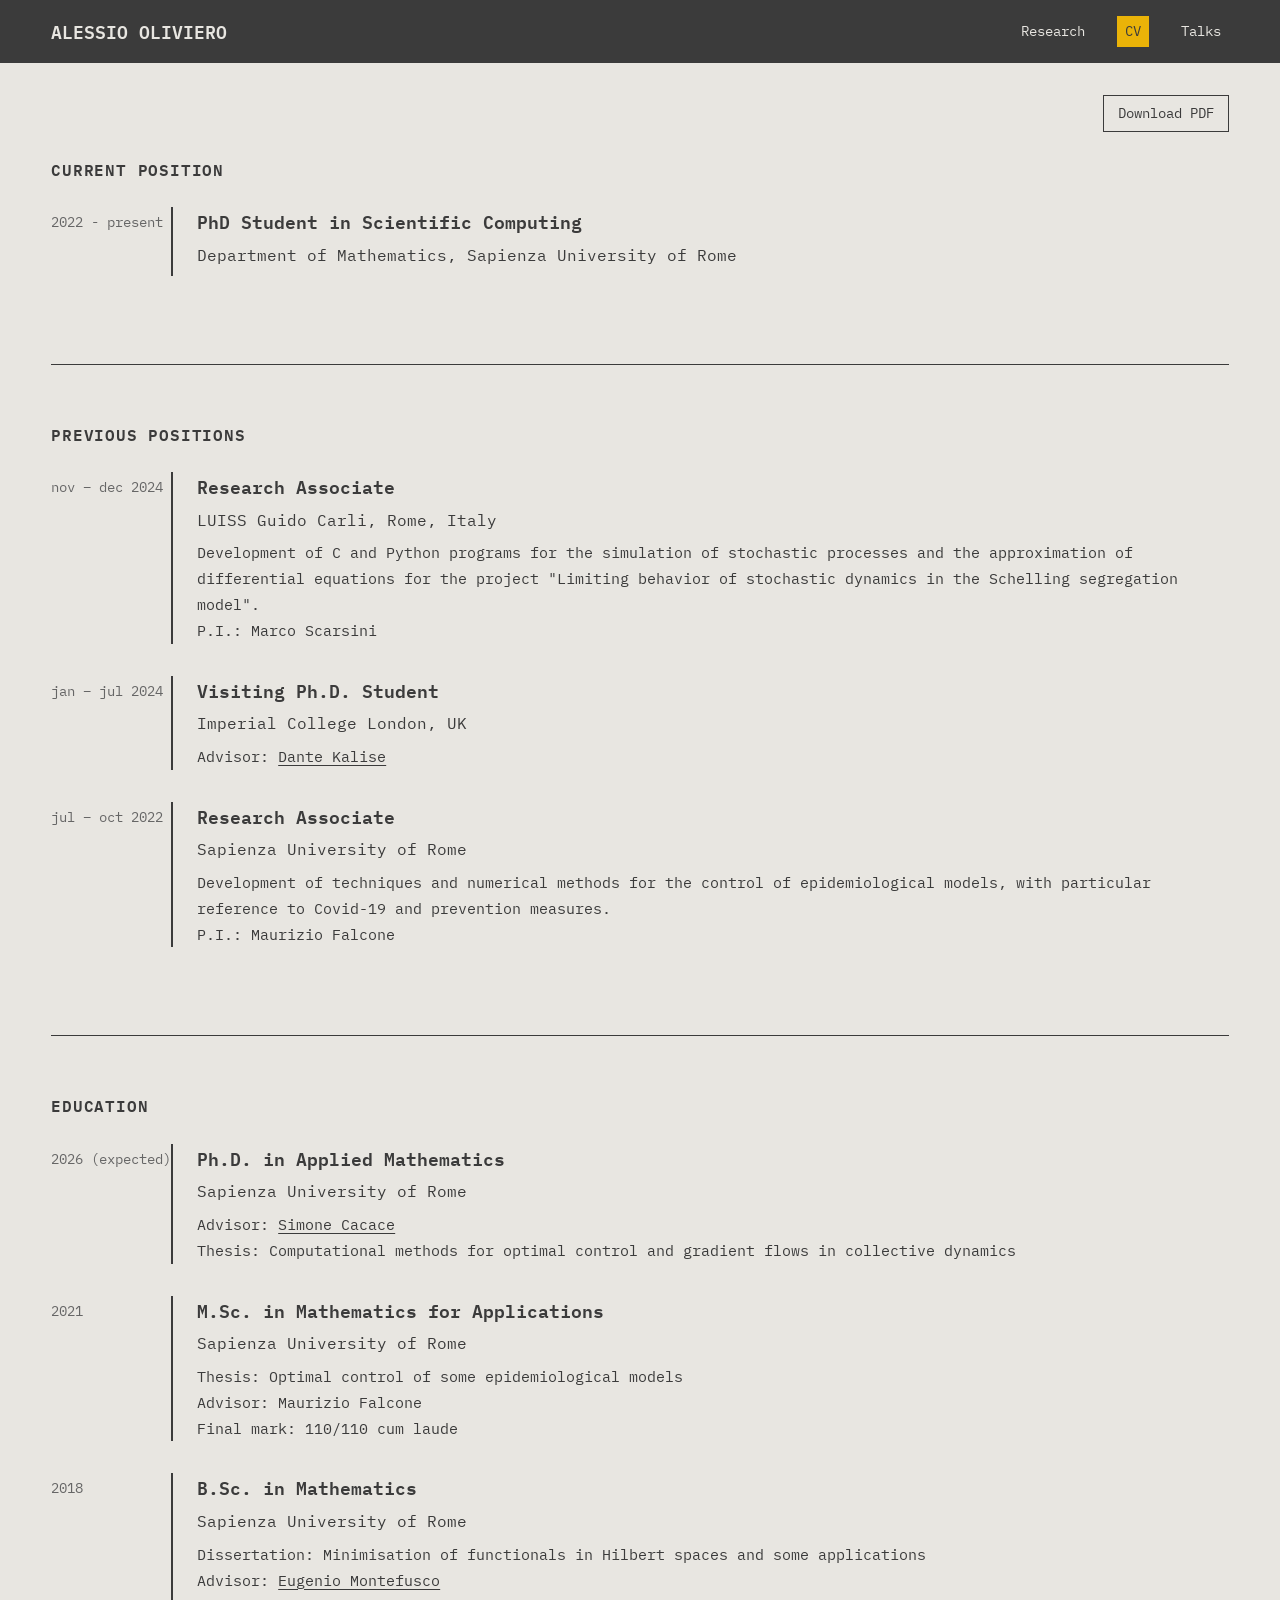
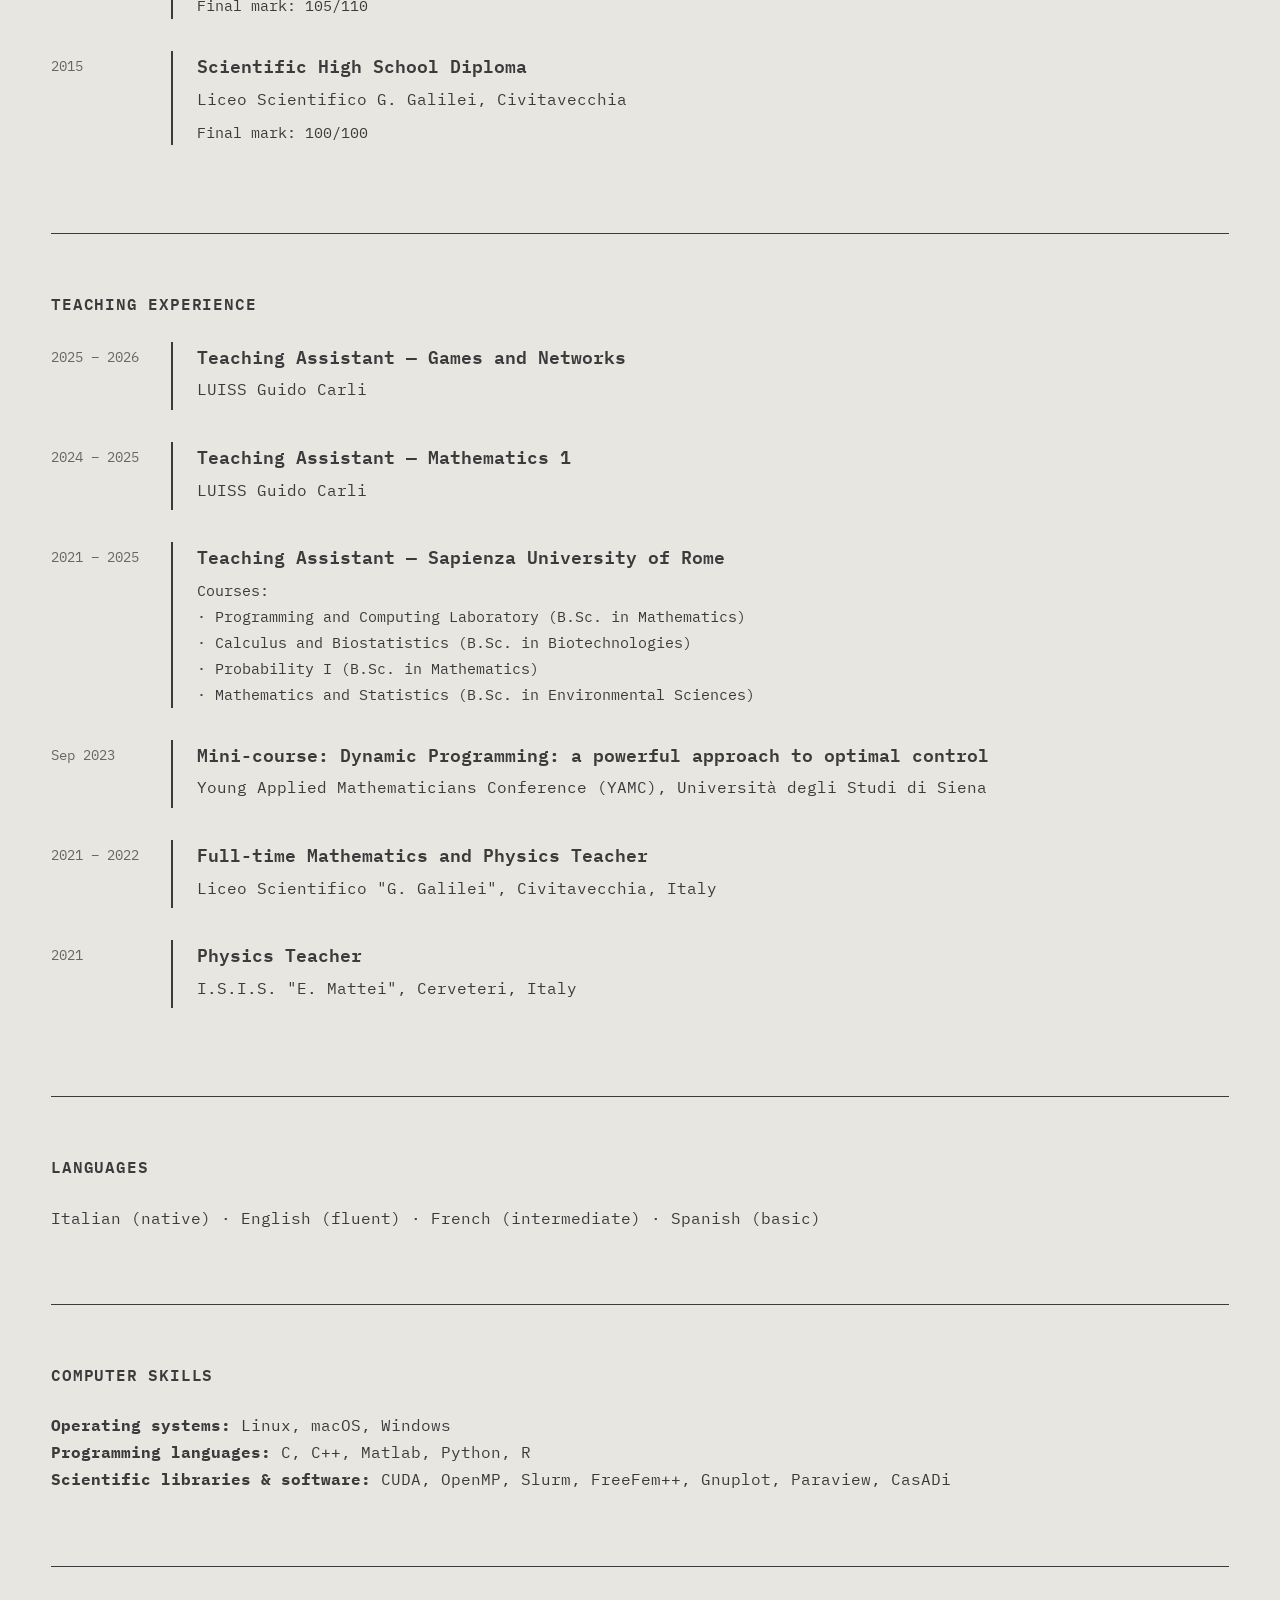
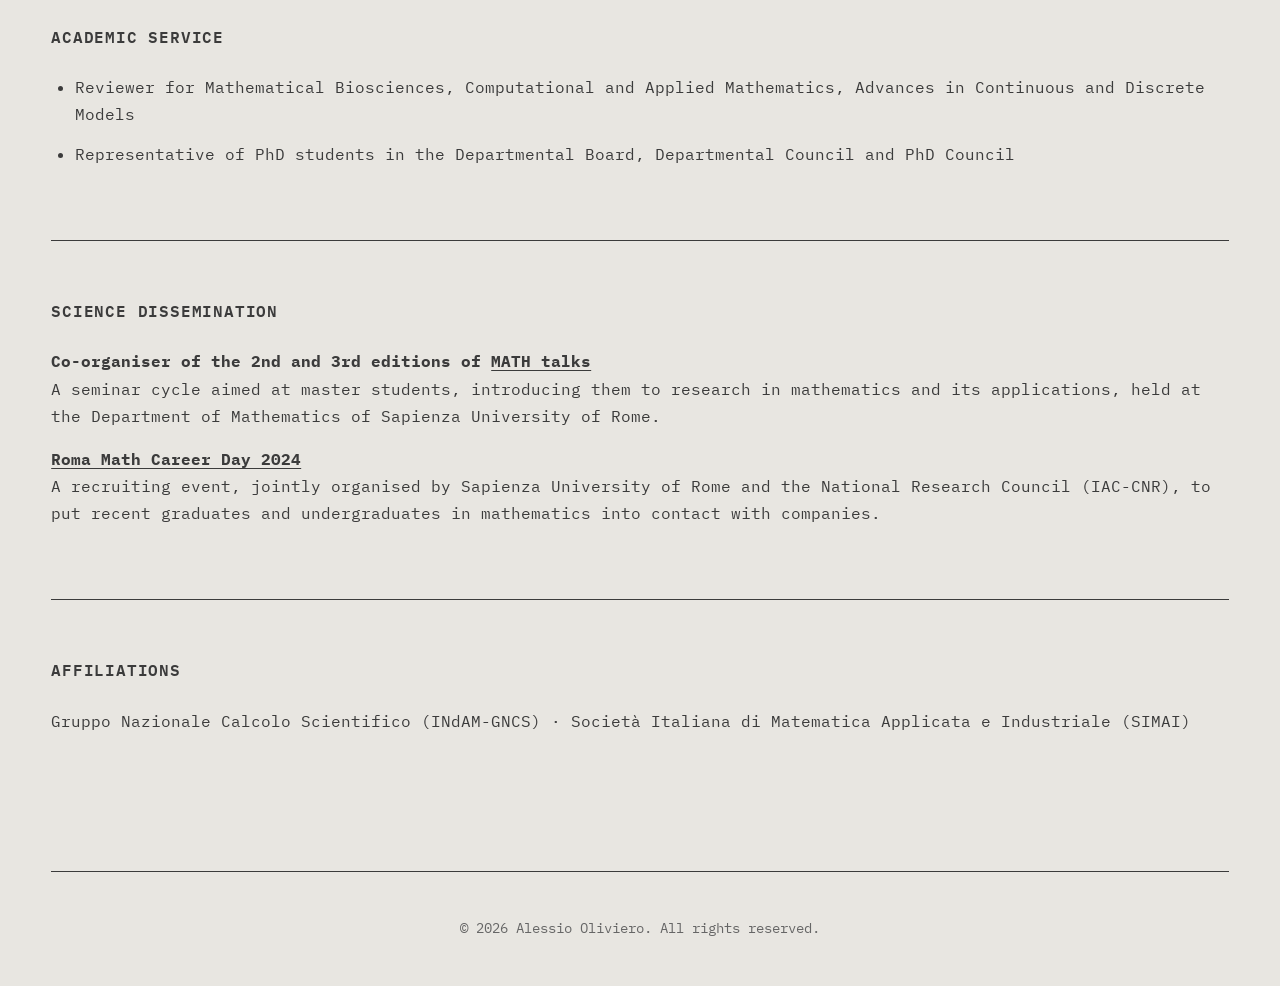
==== cv.html @ b63347f8 "Initial upload" ====
<!DOCTYPE html>
<html lang="en">
<head>
    <meta charset="UTF-8">
    <meta name="viewport" content="width=device-width, initial-scale=1.0">
    <title>Alessio Oliviero - CV</title>
    <meta name="description" content="Curriculum Vitae of Alessio Oliviero.">
    <link rel="stylesheet" href="style.css">
</head>
<body>
    <nav>
        <a href="index.html" class="site-title">Alessio Oliviero</a>
        <div class="nav-links">
            <a href="research.html">Research</a>
            <a href="cv.html" class="active">CV</a>
            <a href="talks.html">Talks</a>
        </div>
    </nav>
    <div class="container">
        <div class="top-bar">
            <a href="https://drive.google.com/file/d/13U3YbW_ttFqAuwfOAF9lla3ItWblME2H/view?usp=drive_link" class="btn-outline" target="_blank">Download PDF</a>
        </div>

        <section>
            <h2 class="section-heading">Current Position</h2>
            <div class="cv-entry">
                <div class="cv-date">2022 - present</div>
                <div class="cv-content">
                    <h3 class="cv-role">PhD Student in Scientific Computing</h3>
                    <div class="cv-institution">Department of Mathematics, Sapienza University of Rome</div>
                </div>
            </div>
        </section>
        <section>
            <h2 class="section-heading">Previous Positions</h2>
            <div class="cv-entry">
                <div class="cv-date">nov – dec 2024</div>
                <div class="cv-content">
                    <h3 class="cv-role">Research Associate</h3>
                    <div class="cv-institution">LUISS Guido Carli, Rome, Italy</div>
                    <div class="cv-description">Development of C and Python programs for the simulation of stochastic processes and the approximation of differential equations for the project "Limiting behavior of stochastic dynamics in the Schelling segregation model".<br>P.I.: Marco Scarsini</div>
                </div>
            </div>
            <div class="cv-entry">
                <div class="cv-date">jan – jul 2024</div>
                <div class="cv-content">
                    <h3 class="cv-role">Visiting Ph.D. Student</h3>
                    <div class="cv-institution">Imperial College London, UK</div>
                    <div class="cv-description">Advisor: <a href="https://www.dkalise.net/" target="_blank">Dante Kalise</a></div>
                </div>
            </div>
            <div class="cv-entry">
                <div class="cv-date">jul – oct 2022</div>
                <div class="cv-content">
                    <h3 class="cv-role">Research Associate</h3>
                    <div class="cv-institution">Sapienza University of Rome</div>
                    <div class="cv-description">Development of techniques and numerical methods for the control of epidemiological models, with particular reference to Covid-19 and prevention measures.<br>P.I.: Maurizio Falcone</div>
                </div>
            </div>
        </section>
        <section>
            <h2 class="section-heading">Education</h2>
            <div class="cv-entry">
                <div class="cv-date">2026 (expected)</div>
                <div class="cv-content">
                    <h3 class="cv-role">Ph.D. in Applied Mathematics</h3>
                    <div class="cv-institution">Sapienza University of Rome</div>
                    <div class="cv-description">Advisor: <a href="https://sites.google.com/uniroma1.it/simonecacace" target="_blank">Simone Cacace</a><br>Thesis: Computational methods for optimal control and gradient flows in collective dynamics</div>
                </div>
            </div>
            <div class="cv-entry">
                <div class="cv-date">2021</div>
                <div class="cv-content">
                    <h3 class="cv-role">M.Sc. in Mathematics for Applications</h3>
                    <div class="cv-institution">Sapienza University of Rome</div>
                    <div class="cv-description">Thesis: Optimal control of some epidemiological models<br>Advisor: Maurizio Falcone<br>Final mark: 110/110 cum laude</div>
                </div>
            </div>
            <div class="cv-entry">
                <div class="cv-date">2018</div>
                <div class="cv-content">
                    <h3 class="cv-role">B.Sc. in Mathematics</h3>
                    <div class="cv-institution">Sapienza University of Rome</div>
                    <div class="cv-description">Dissertation: Minimisation of functionals in Hilbert spaces and some applications<br>Advisor: <a href="https://corsidilaurea.uniroma1.it/it/lecturer/3cdecf0330d309e2a8ee1bf378feb15f0cd02314f2ce4bd06f1b8053" target="_blank">Eugenio Montefusco</a><br>Final mark: 105/110</div>
                </div>
            </div>
            <div class="cv-entry">
                <div class="cv-date">2015</div>
                <div class="cv-content">
                    <h3 class="cv-role">Scientific High School Diploma</h3>
                    <div class="cv-institution">Liceo Scientifico G. Galilei, Civitavecchia</div>
                    <div class="cv-description">Final mark: 100/100</div>
                </div>
            </div>
        </section>
        <section>
            <h2 class="section-heading">Teaching Experience</h2>
            <div class="cv-entry">
                <div class="cv-date">2025 – 2026</div>
                <div class="cv-content">
                    <h3 class="cv-role">Teaching Assistant — Games and Networks</h3>
                    <div class="cv-institution">LUISS Guido Carli</div>
                </div>
            </div>
            <div class="cv-entry">
                <div class="cv-date">2024 – 2025</div>
                <div class="cv-content">
                    <h3 class="cv-role">Teaching Assistant — Mathematics 1</h3>
                    <div class="cv-institution">LUISS Guido Carli</div>
                </div>
            </div>
            <div class="cv-entry">
                <div class="cv-date">2021 – 2025</div>
                <div class="cv-content">
                    <h3 class="cv-role">Teaching Assistant — Sapienza University of Rome</h3>
                    <div class="cv-description">Courses:<br>· Programming and Computing Laboratory (B.Sc. in Mathematics)<br>· Calculus and Biostatistics (B.Sc. in Biotechnologies)<br>· Probability I (B.Sc. in Mathematics)<br>· Mathematics and Statistics (B.Sc. in Environmental Sciences)</div>
                </div>
            </div>
            <div class="cv-entry">
                <div class="cv-date">Sep 2023</div>
                <div class="cv-content">
                    <h3 class="cv-role">Mini-course: Dynamic Programming: a powerful approach to optimal control</h3>
                    <div class="cv-institution">Young Applied Mathematicians Conference (YAMC), Università degli Studi di Siena</div>
                </div>
            </div>
            <div class="cv-entry">
                <div class="cv-date">2021 – 2022</div>
                <div class="cv-content">
                    <h3 class="cv-role">Full-time Mathematics and Physics Teacher</h3>
                    <div class="cv-institution">Liceo Scientifico "G. Galilei", Civitavecchia, Italy</div>
                </div>
            </div>
            <div class="cv-entry">
                <div class="cv-date">2021</div>
                <div class="cv-content">
                    <h3 class="cv-role">Physics Teacher</h3>
                    <div class="cv-institution">I.S.I.S. "E. Mattei", Cerveteri, Italy</div>
                </div>
            </div>
        </section>
        <section>
            <h2 class="section-heading">Languages</h2>
            <p>Italian (native) · English (fluent) · French (intermediate) · Spanish (basic)</p>
        </section>
        <section>
            <h2 class="section-heading">Computer Skills</h2>
            <p>
                <strong>Operating systems:</strong> Linux, macOS, Windows<br>
                <strong>Programming languages:</strong> C, C++, Matlab, Python, R<br>
                <strong>Scientific libraries &amp; software:</strong> CUDA, OpenMP, Slurm, FreeFem++, Gnuplot, Paraview, CasADi
            </p>
        </section>
        <section>
            <h2 class="section-heading">Academic Service</h2>
            <ul>
                <li>Reviewer for Mathematical Biosciences, Computational and Applied Mathematics, Advances in Continuous and Discrete Models</li>
                <li>Representative of PhD students in the Departmental Board, Departmental Council and PhD Council</li>
            </ul>
        </section>
        <section>
            <h2 class="section-heading">Science Dissemination</h2>
            <p>
                <strong>Co-organiser of the 2nd and 3rd editions of <a href="https://sites.google.com/uniroma1.it/math" target="_blank">MATH talks</a></strong><br>
                A seminar cycle aimed at master students, introducing them to research in mathematics and its applications, held at the Department of Mathematics of Sapienza University of Rome.
            </p>
            <p>
                <strong><a href="https://www.cnr.it/it/evento/19324/roma-math-career-day-2024" target="_blank">Roma Math Career Day 2024</a></strong><br>
                A recruiting event, jointly organised by Sapienza University of Rome and the National Research Council (IAC-CNR), to put recent graduates and undergraduates in mathematics into contact with companies.
            </p>
        </section>
        <section>
            <h2 class="section-heading">Affiliations</h2>
            <p>Gruppo Nazionale Calcolo Scientifico (INdAM-GNCS) · Società Italiana di Matematica Applicata e Industriale (SIMAI)</p>
        </section>
        <footer>
            <p>&copy; 2026 Alessio Oliviero. All rights reserved.</p>
        </footer>
    </div>
</body>
</html>
---- style.css ----
@import url('https://fonts.googleapis.com/css2?family=IBM+Plex+Mono:ital,wght@0,300;0,400;0,500;0,600;0,700;1,400&display=swap');

:root {
  --bg: #e8e6e1;
  --text: #3b3b3b;
  --accent: #eab308;
  --border: #3b3b3b;
  --muted: #666666;
}

* {
  border-radius: 0 !important;
  box-shadow: none !important;
  box-sizing: border-box;
}

body {
  font-family: 'IBM Plex Mono', monospace;
  font-weight: 400;
  background-color: var(--bg);
  color: var(--text);
  margin: 0;
  padding: 0;
  line-height: 1.7;
}

/* Full-width container */
.container {
  width: 100%;
  padding: 2rem 4vw;
}

@media (max-width: 768px) {
  .container {
    padding: 1.5rem 20px;
  }
}

/* Nav Bar — full width */
nav {
  display: flex;
  justify-content: space-between;
  align-items: center;
  background-color: var(--text);
  color: var(--bg);
  padding: 1rem 4vw;
}

@media (max-width: 768px) {
  nav {
    flex-direction: column;
    gap: 1rem;
    padding: 1rem 20px 1.5rem;
  }
}

.site-title {
  font-weight: 600;
  font-size: 1.1rem;
  text-transform: uppercase;
  color: var(--bg);
  text-decoration: none;
}

.site-title:hover {
  color: var(--accent);
}

.nav-links {
  display: flex;
  gap: 1.5rem;
  font-family: 'IBM Plex Mono', monospace;
  font-size: 0.85rem;
  color: var(--bg);
}

.nav-links a {
  text-decoration: none;
  color: var(--bg);
  padding: 4px 8px;
  transition: none;
}

.nav-links a.active {
  background-color: var(--accent);
  color: var(--text);
}

.nav-links a:hover {
  color: var(--accent);
}

.nav-links a.active:hover {
  color: var(--muted);
}

/* Headings */
h1, h2, h3, h4, h5, h6 {
  font-weight: 600;
  color: var(--text);
}

h1.page-title {
  font-weight: 700;
  font-size: 2rem;
  margin-bottom: 0.5rem;
  margin-top: 0;
}

.subtitle {
  font-family: 'IBM Plex Mono', monospace;
  font-weight: 500;
  font-size: 0.9rem;
  background-color: var(--accent);
  color: var(--text);
  display: inline-block;
  padding: 4px 10px;
  margin-top: 0;
  margin-bottom: 2rem;
}

/* Sections with full-width separators */
section {
  margin-bottom: 3.5rem;
  padding-bottom: 3.5rem;
  border-bottom: 1px solid var(--border);
}

section:last-of-type {
  border-bottom: none;
}

body.home section {
  border-bottom: none;
  padding-bottom: 0;
  margin-bottom: 2.5rem;
}

h2.section-heading {
  font-weight: 600;
  font-size: 1rem;
  text-transform: uppercase;
  letter-spacing: 0.05em;
  color: var(--text);
  margin-bottom: 1.5rem;
}

h3.subsection-heading {
  font-size: 1rem;
  font-weight: 600;
  color: var(--text);
  margin-top: 2rem;
  margin-bottom: 1rem;
}

/* Links */
a {
  color: var(--text);
  text-decoration: underline;
  text-decoration-thickness: 1px;
  text-decoration-color: var(--border);
  text-underline-offset: 3px;
}

a:hover {
  color: var(--accent);
}

nav a:hover, .btn-outline:hover, .badge:hover {
  text-decoration: none;
}

ul {
  padding-left: 1.5rem;
  margin-top: 0.5rem;
}

li {
  margin-bottom: 0.8rem;
}

/* Social links */
.social-links {
  display: flex;
  flex-wrap: wrap;
  gap: 1.5rem;
  margin-top: 2rem;
}

.social-links a {
  color: var(--text);
  display: flex;
  align-items: center;
  justify-content: center;
  gap: 0.5rem;
  transition: none;
  text-decoration: none;
  padding: 6px 0;
  font-family: 'IBM Plex Mono', monospace;
  font-size: 0.95rem;
}

.social-links a:hover {
  color: var(--accent);
}

/* Footer */
footer {
  text-align: center;
  font-size: 0.85rem;
  color: var(--muted);
  font-family: 'IBM Plex Mono', monospace;
  margin-top: 4rem;
  padding-top: 2rem;
  border-top: 1px solid var(--border);
}

/* Publications */
.publication-item {
  margin-bottom: 1.5rem;
  padding-left: 0.5rem;
  border-left: 2px solid transparent;
}

.publication-item:hover {
  border-left: 2px solid var(--accent);
}

.note {
  color: var(--muted);
  font-size: 0.9rem;
}

/* Top bar (Download PDF) */
.top-bar {
  display: flex;
  justify-content: flex-end;
  margin-bottom: 1.5rem;
}

.btn-outline {
  background-color: transparent;
  color: var(--text);
  border: 1px solid var(--border);
  font-family: 'IBM Plex Mono', monospace;
  padding: 6px 14px;
  font-size: 0.85rem;
  text-decoration: none;
  display: inline-block;
  transition: none;
}

.btn-outline:hover {
  background-color: var(--accent);
  color: var(--text);
  border: 1px solid var(--border);
  text-decoration: none;
}

/* CV timeline entries */
.cv-entry {
  display: flex;
  margin-bottom: 2rem;
}

.cv-date {
  width: 120px;
  flex-shrink: 0;
  font-size: 0.85rem;
  color: var(--muted);
  padding-top: 0.25rem;
  font-family: 'IBM Plex Mono', monospace;
}

.cv-content {
  flex: 1;
  min-width: 0;
  border-left: 2px solid var(--border);
  padding-left: 1.5rem;
  transition: border-color 0s;
}

.cv-entry:hover .cv-content {
  border-left-color: var(--accent);
}

.cv-role {
  font-style: normal;
  font-weight: 600;
  font-size: 1.1rem;
  margin: 0 0 0.3rem 0;
  color: var(--text);
}

.cv-institution {
  font-weight: 400;
  margin-bottom: 0.4rem;
}

.cv-description {
  margin-top: 0.4rem;
  font-size: 0.95rem;
}

/* Badges */
.badge {
  background-color: transparent;
  color: var(--text);
  border: 1px solid var(--border);
  font-family: 'IBM Plex Mono', monospace;
  text-transform: none;
  padding: 2px 8px;
  text-decoration: none;
  font-size: 0.7rem;
  display: inline-block;
  margin-left: 0.5rem;
  vertical-align: middle;
  text-indent: 0;
  line-height: 1.4;
}

.badge:hover {
  background-color: var(--accent);
  color: var(--text);
  text-decoration: none;
}

/* Profile photo */
#profile-photo {
  width: 150px;
  height: 150px;
  object-fit: cover;
  filter: grayscale(100%);
  border: 1px solid var(--border);
}

/* Header with profile photo */
.header-container {
  display: flex;
  gap: 2.5rem;
  align-items: center;
  margin-bottom: 3.5rem;
}

@media (max-width: 768px) {
  .header-container {
    flex-direction: column;
    text-align: center;
  }
}

/* Responsive tables */
table {
  width: 100%;
  border-collapse: collapse;
}

@media (max-width: 768px) {
  .table-wrapper {
    overflow-x: auto;
    -webkit-overflow-scrolling: touch;
  }
}
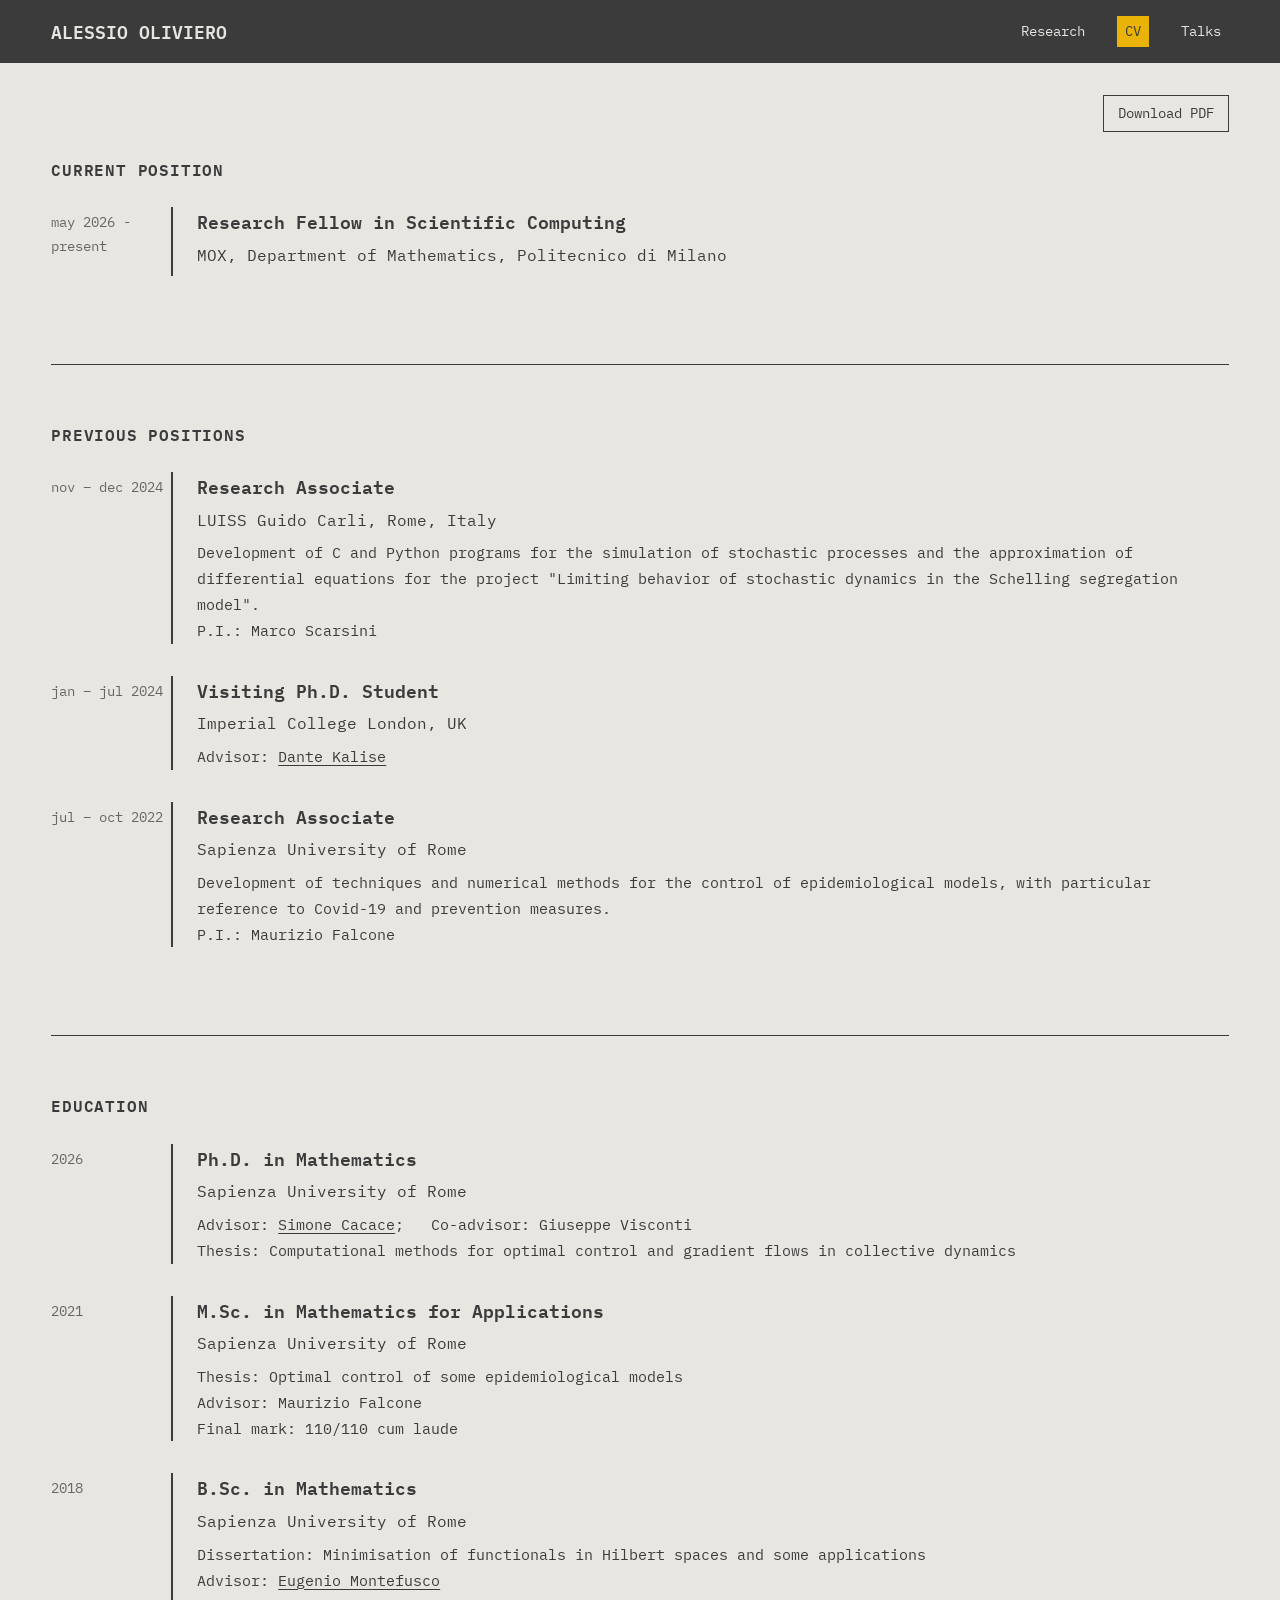
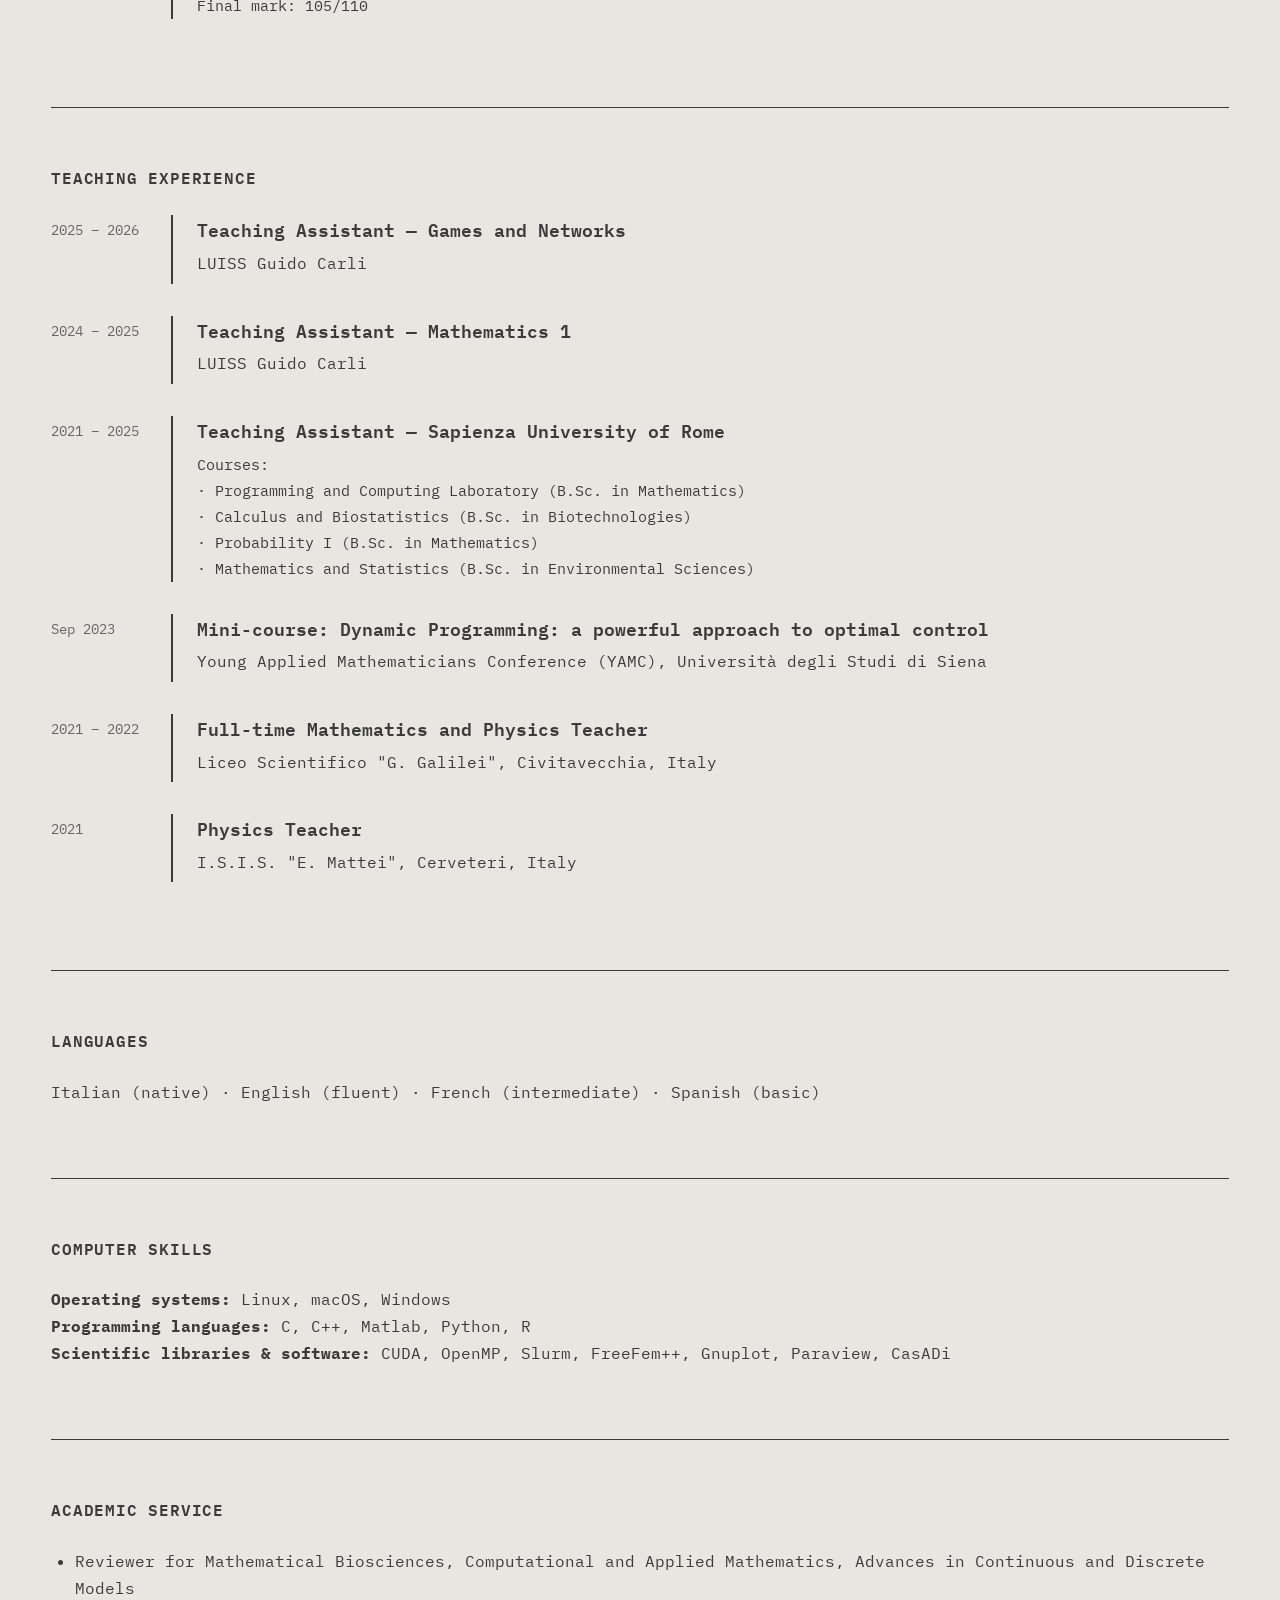
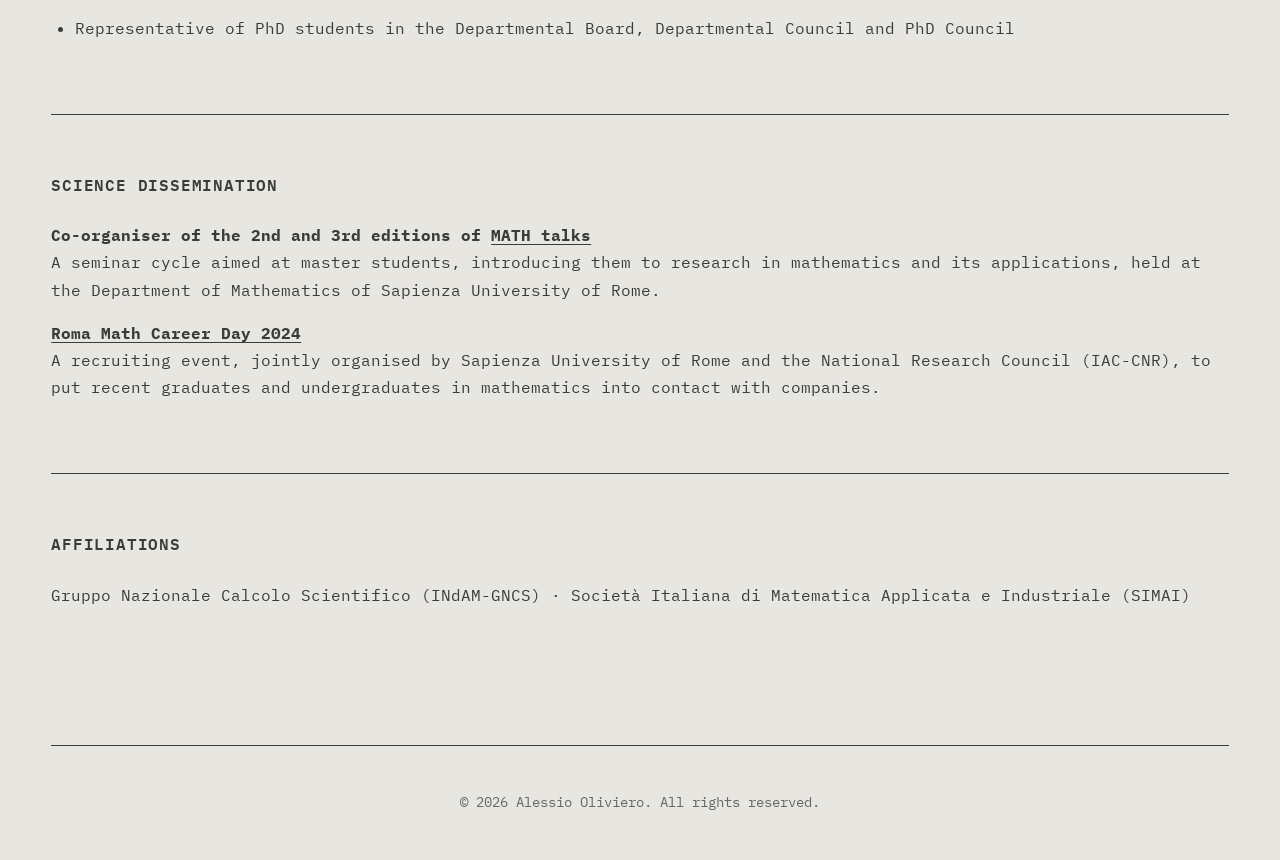
==== commit e1751ad9: "Update CV details including position and education" ====
--- a/cv.html
+++ b/cv.html
@@ -24,10 +24,10 @@
         <section>
             <h2 class="section-heading">Current Position</h2>
             <div class="cv-entry">
-                <div class="cv-date">2022 - present</div>
+                <div class="cv-date">may 2026 - present</div>
                 <div class="cv-content">
-                    <h3 class="cv-role">PhD Student in Scientific Computing</h3>
-                    <div class="cv-institution">Department of Mathematics, Sapienza University of Rome</div>
+                    <h3 class="cv-role">Research Fellow in Scientific Computing</h3>
+                    <div class="cv-institution">MOX, Department of Mathematics, Politecnico di Milano</div>
                 </div>
             </div>
         </section>
@@ -61,11 +61,11 @@
         <section>
             <h2 class="section-heading">Education</h2>
             <div class="cv-entry">
-                <div class="cv-date">2026 (expected)</div>
+                <div class="cv-date">2026</div>
                 <div class="cv-content">
-                    <h3 class="cv-role">Ph.D. in Applied Mathematics</h3>
+                    <h3 class="cv-role">Ph.D. in Mathematics</h3>
                     <div class="cv-institution">Sapienza University of Rome</div>
-                    <div class="cv-description">Advisor: <a href="https://sites.google.com/uniroma1.it/simonecacace" target="_blank">Simone Cacace</a><br>Thesis: Computational methods for optimal control and gradient flows in collective dynamics</div>
+                    <div class="cv-description">Advisor: <a href="https://sites.google.com/uniroma1.it/simonecacace" target="_blank">Simone Cacace</a>; &nbsp; Co-advisor: Giuseppe Visconti <br>Thesis: Computational methods for optimal control and gradient flows in collective dynamics</div>
                 </div>
             </div>
             <div class="cv-entry">
@@ -84,14 +84,7 @@
                     <div class="cv-description">Dissertation: Minimisation of functionals in Hilbert spaces and some applications<br>Advisor: <a href="https://corsidilaurea.uniroma1.it/it/lecturer/3cdecf0330d309e2a8ee1bf378feb15f0cd02314f2ce4bd06f1b8053" target="_blank">Eugenio Montefusco</a><br>Final mark: 105/110</div>
                 </div>
             </div>
-            <div class="cv-entry">
-                <div class="cv-date">2015</div>
-                <div class="cv-content">
-                    <h3 class="cv-role">Scientific High School Diploma</h3>
-                    <div class="cv-institution">Liceo Scientifico G. Galilei, Civitavecchia</div>
-                    <div class="cv-description">Final mark: 100/100</div>
-                </div>
-            </div>
+            
         </section>
         <section>
             <h2 class="section-heading">Teaching Experience</h2>
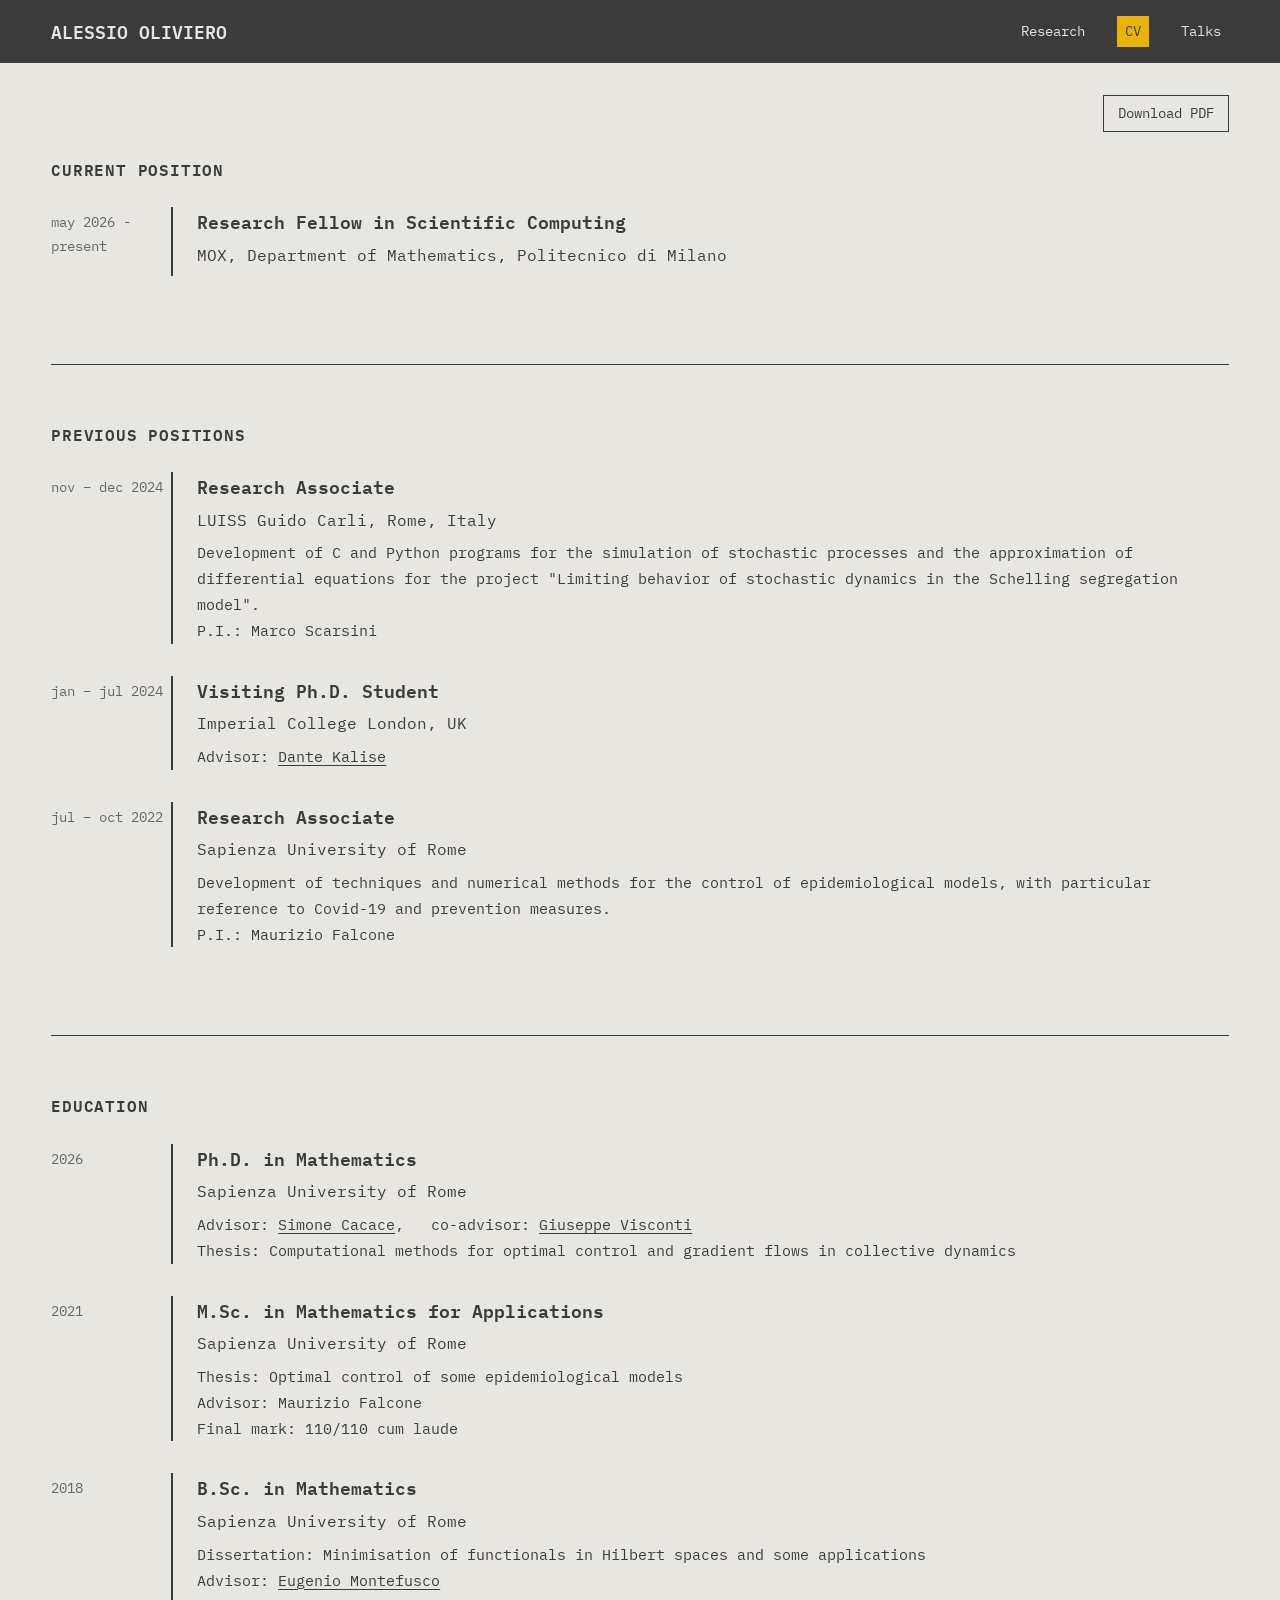
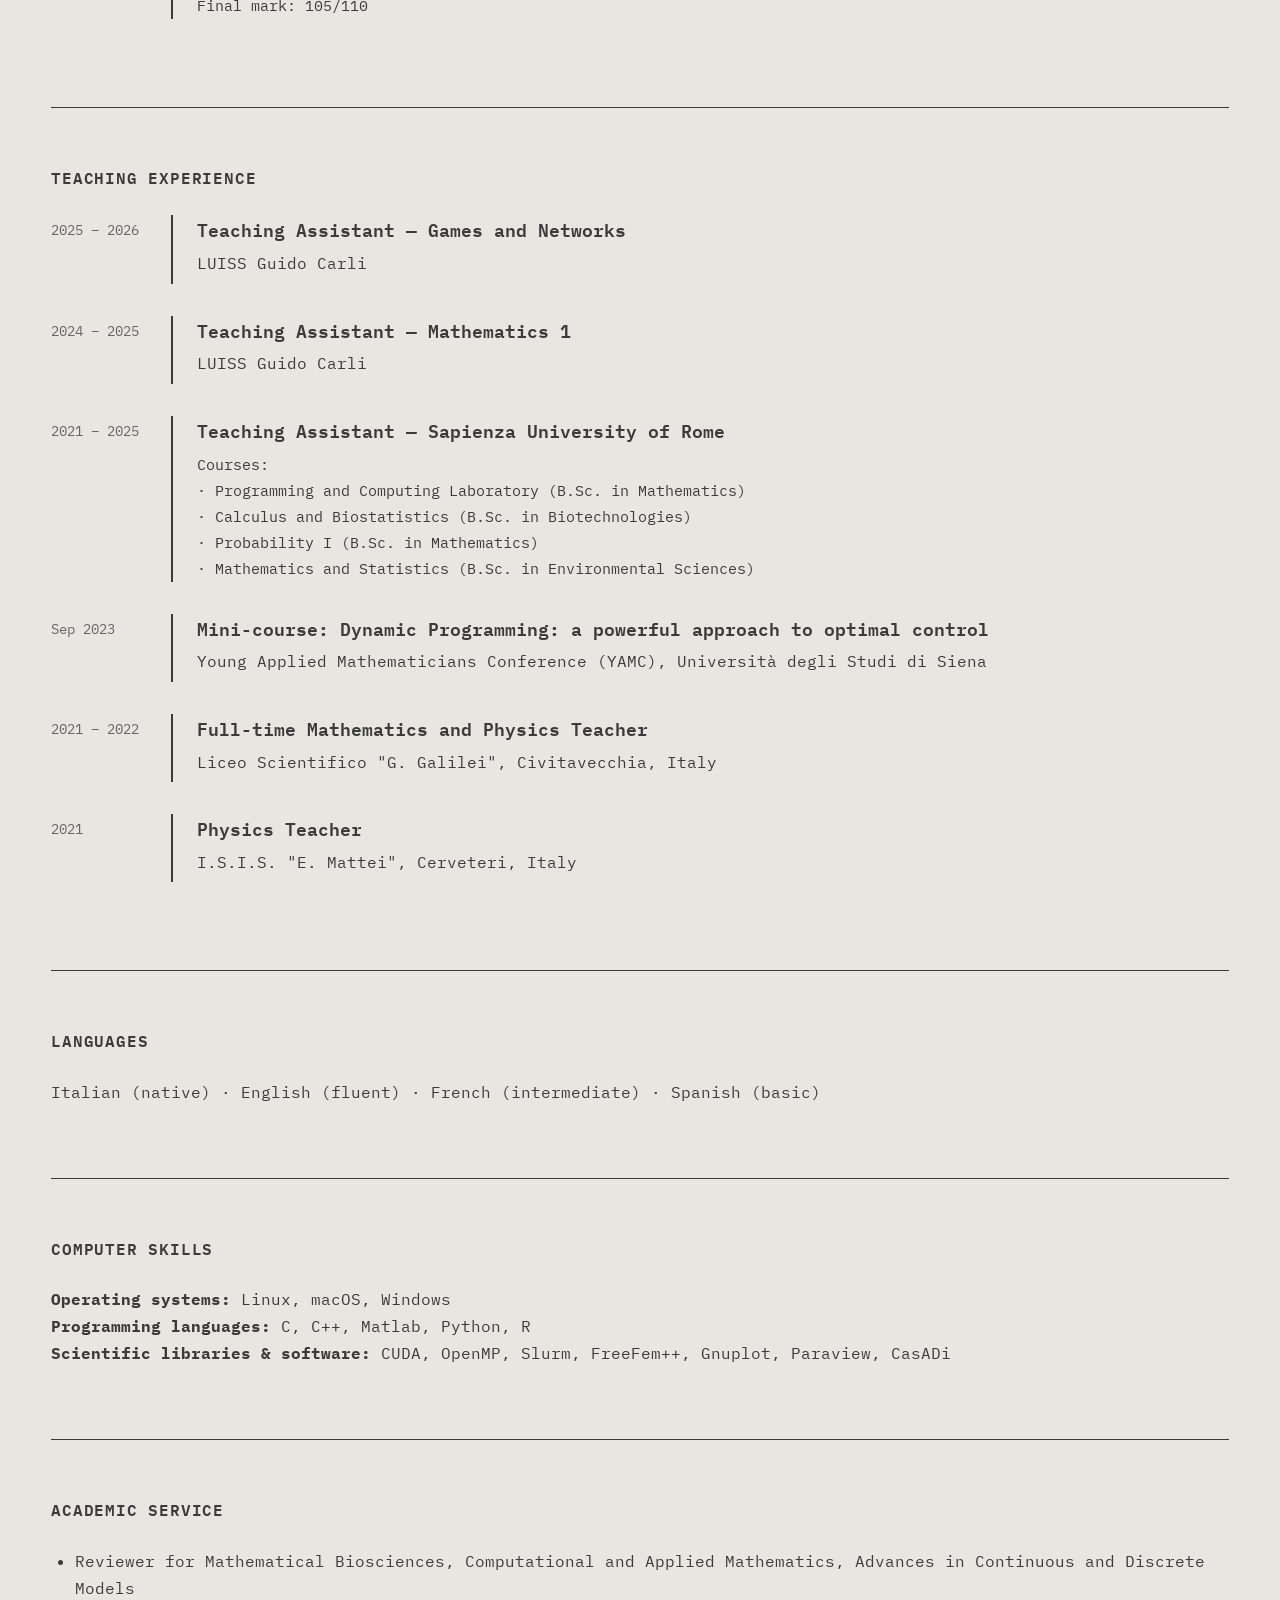
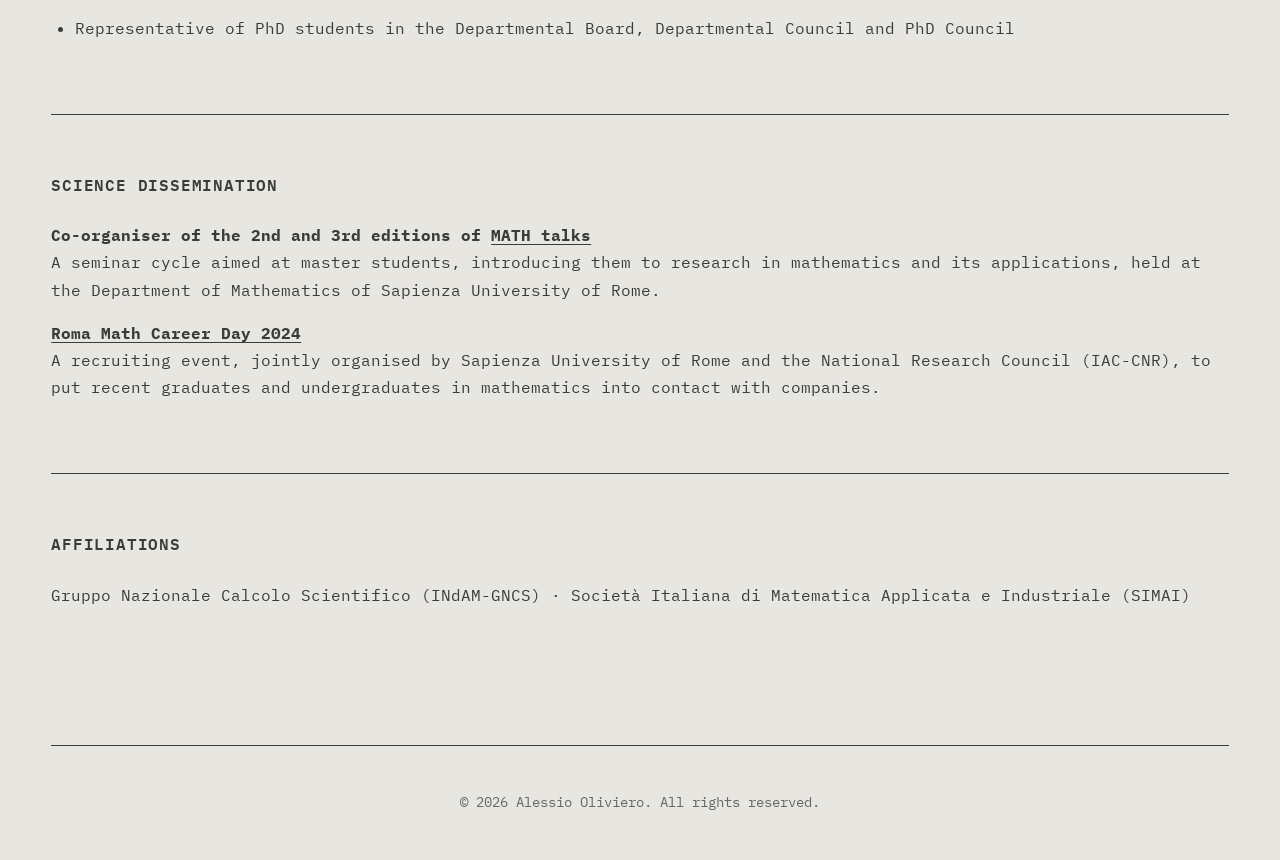
==== commit 508010dd: "Update CV description with co-advisor link" ====
--- a/cv.html
+++ b/cv.html
@@ -65,7 +65,7 @@
                 <div class="cv-content">
                     <h3 class="cv-role">Ph.D. in Mathematics</h3>
                     <div class="cv-institution">Sapienza University of Rome</div>
-                    <div class="cv-description">Advisor: <a href="https://sites.google.com/uniroma1.it/simonecacace" target="_blank">Simone Cacace</a>; &nbsp; Co-advisor: Giuseppe Visconti <br>Thesis: Computational methods for optimal control and gradient flows in collective dynamics</div>
+                    <div class="cv-description">Advisor: <a href="https://sites.google.com/uniroma1.it/simonecacace" target="_blank">Simone Cacace</a>, &nbsp; co-advisor: <a href="https://giuseppevisconti.site.uniroma1.it/" target="_blank">Giuseppe Visconti</a> <br>Thesis: Computational methods for optimal control and gradient flows in collective dynamics</div>
                 </div>
             </div>
             <div class="cv-entry">
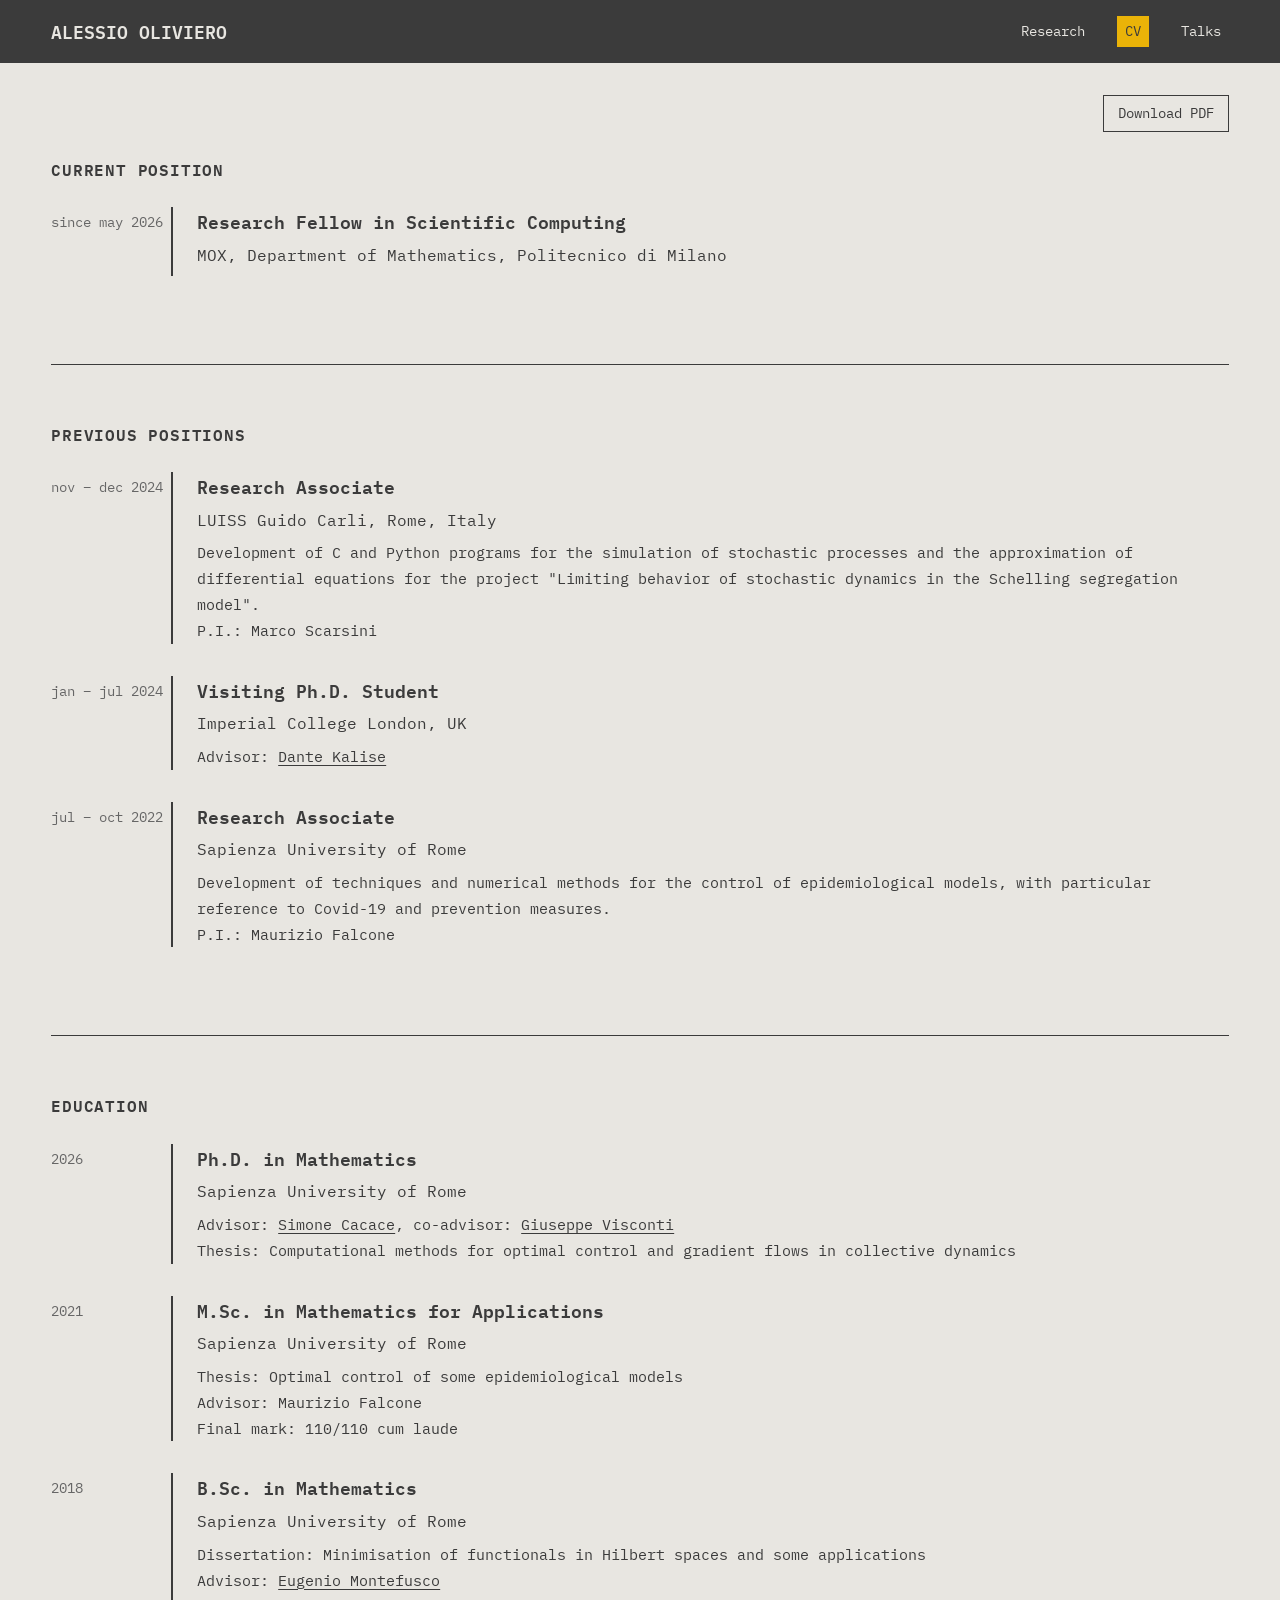
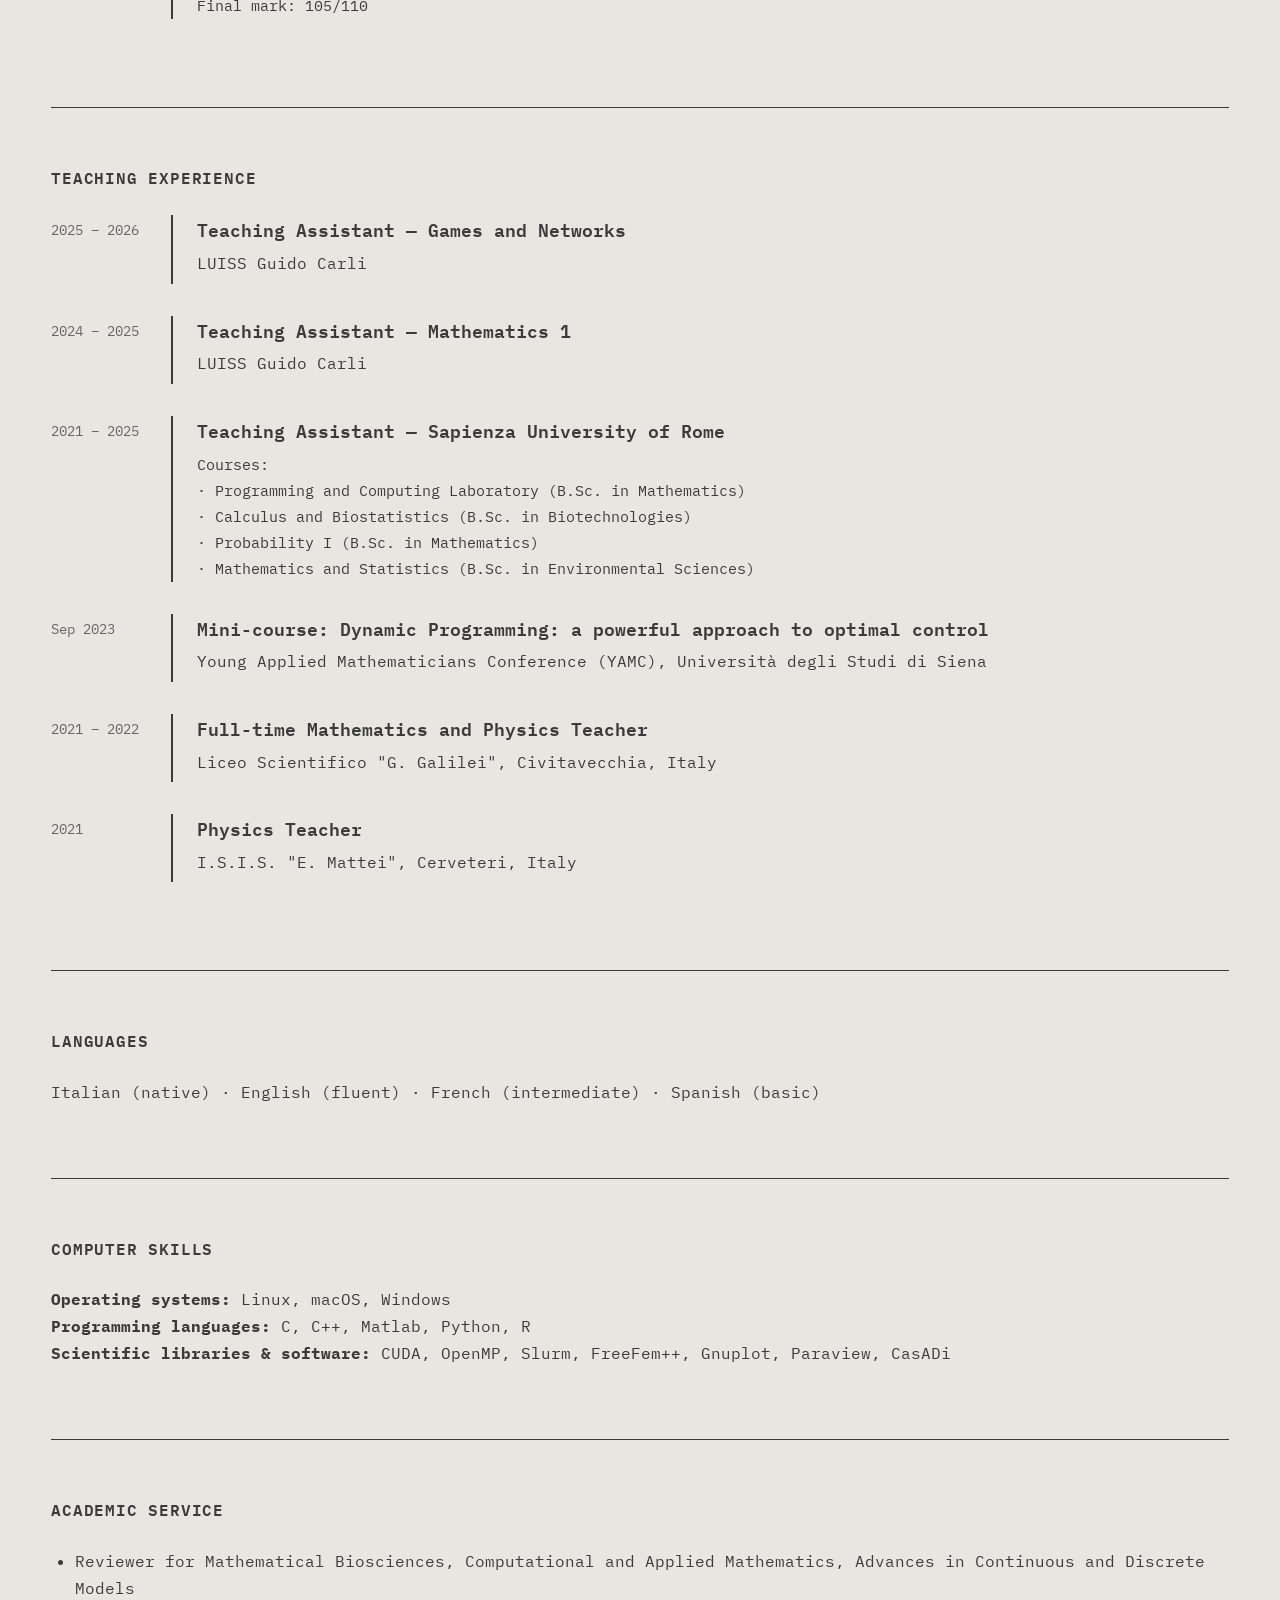
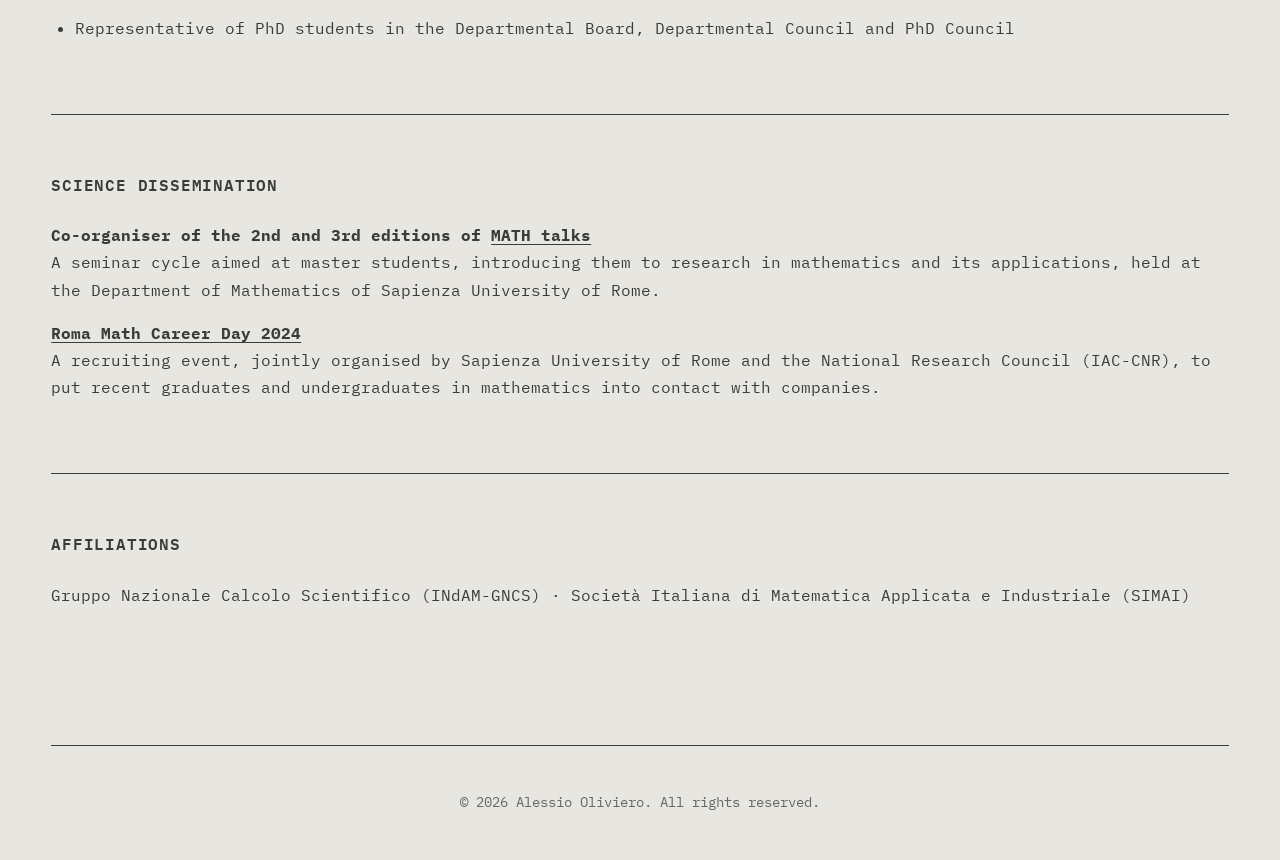
==== commit e4f56ab8: "Update date format and advisor description in cv.html" ====
--- a/cv.html
+++ b/cv.html
@@ -24,7 +24,7 @@
         <section>
             <h2 class="section-heading">Current Position</h2>
             <div class="cv-entry">
-                <div class="cv-date">may 2026 - present</div>
+                <div class="cv-date">since may 2026</div>
                 <div class="cv-content">
                     <h3 class="cv-role">Research Fellow in Scientific Computing</h3>
                     <div class="cv-institution">MOX, Department of Mathematics, Politecnico di Milano</div>
@@ -65,7 +65,7 @@
                 <div class="cv-content">
                     <h3 class="cv-role">Ph.D. in Mathematics</h3>
                     <div class="cv-institution">Sapienza University of Rome</div>
-                    <div class="cv-description">Advisor: <a href="https://sites.google.com/uniroma1.it/simonecacace" target="_blank">Simone Cacace</a>, &nbsp; co-advisor: <a href="https://giuseppevisconti.site.uniroma1.it/" target="_blank">Giuseppe Visconti</a> <br>Thesis: Computational methods for optimal control and gradient flows in collective dynamics</div>
+                    <div class="cv-description">Advisor: <a href="https://sites.google.com/uniroma1.it/simonecacace" target="_blank">Simone Cacace</a>, co-advisor: <a href="https://giuseppevisconti.site.uniroma1.it/" target="_blank">Giuseppe Visconti</a> <br>Thesis: Computational methods for optimal control and gradient flows in collective dynamics</div>
                 </div>
             </div>
             <div class="cv-entry">
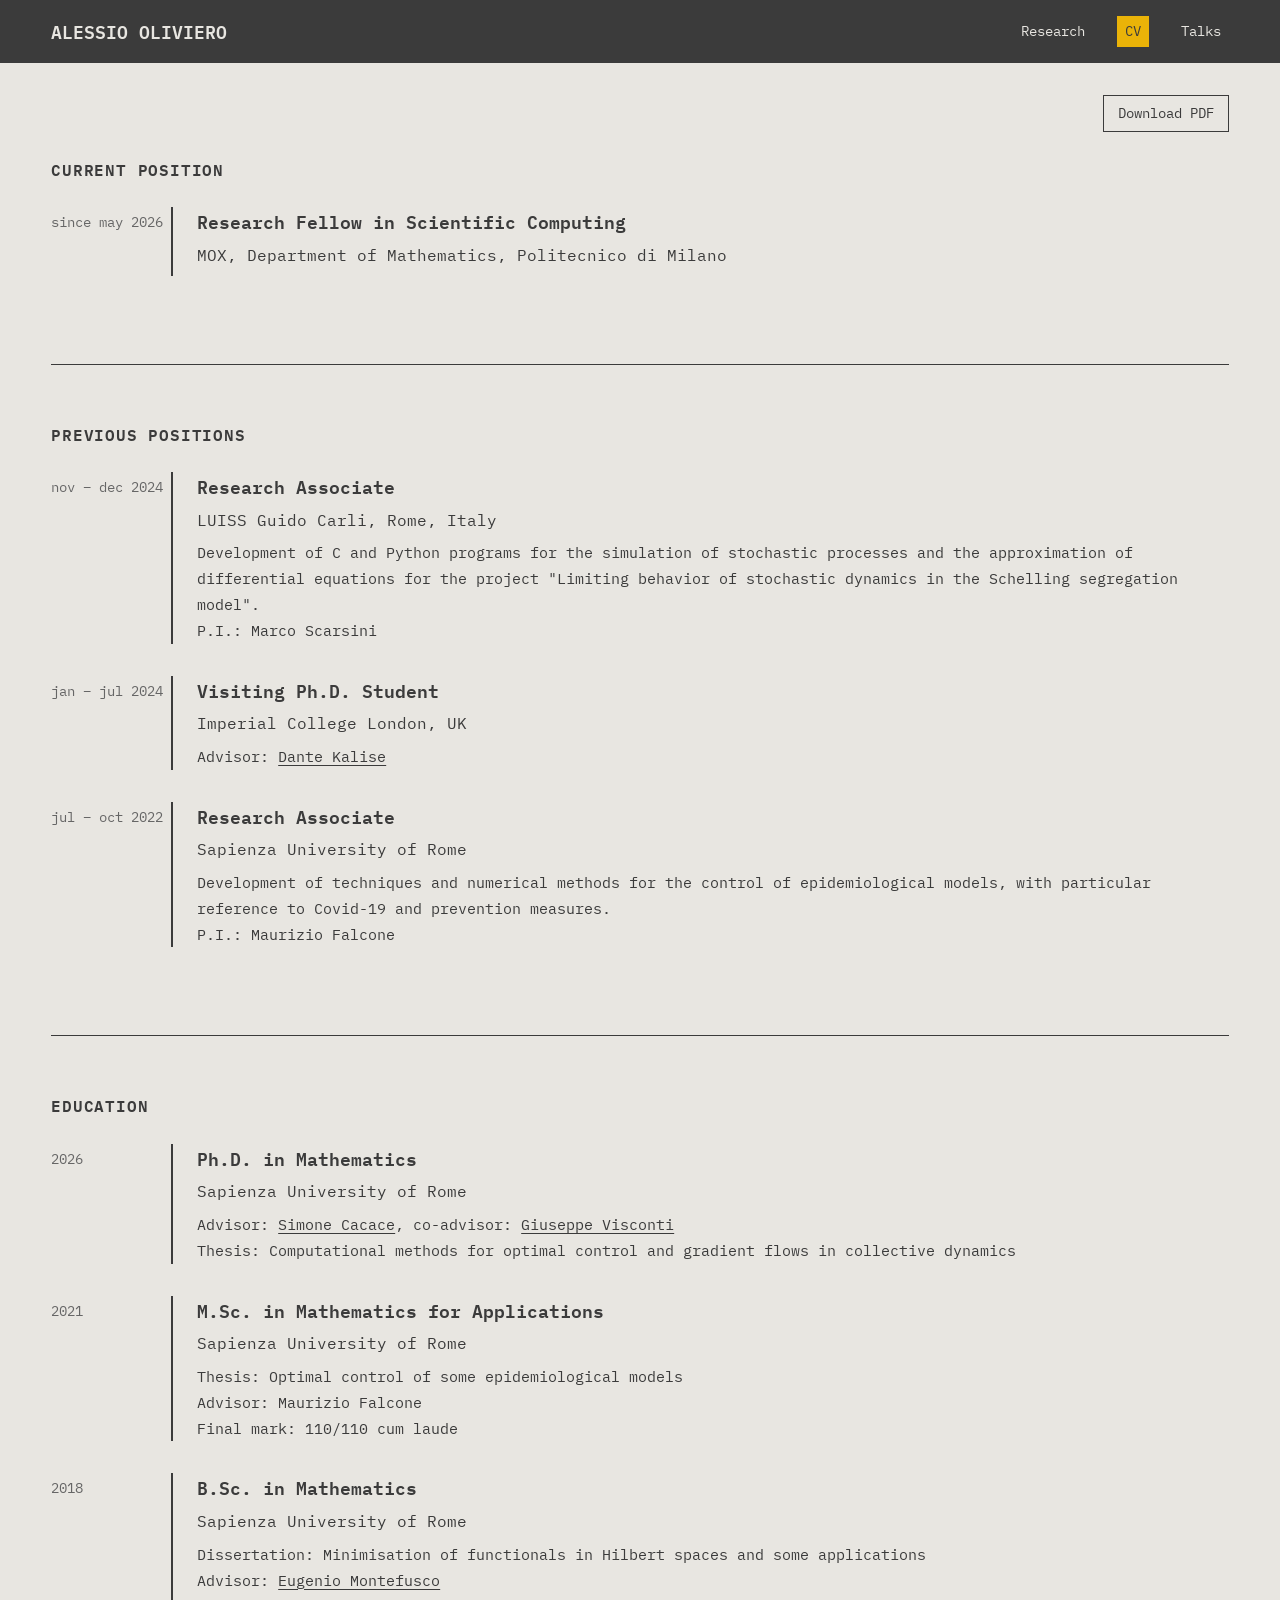
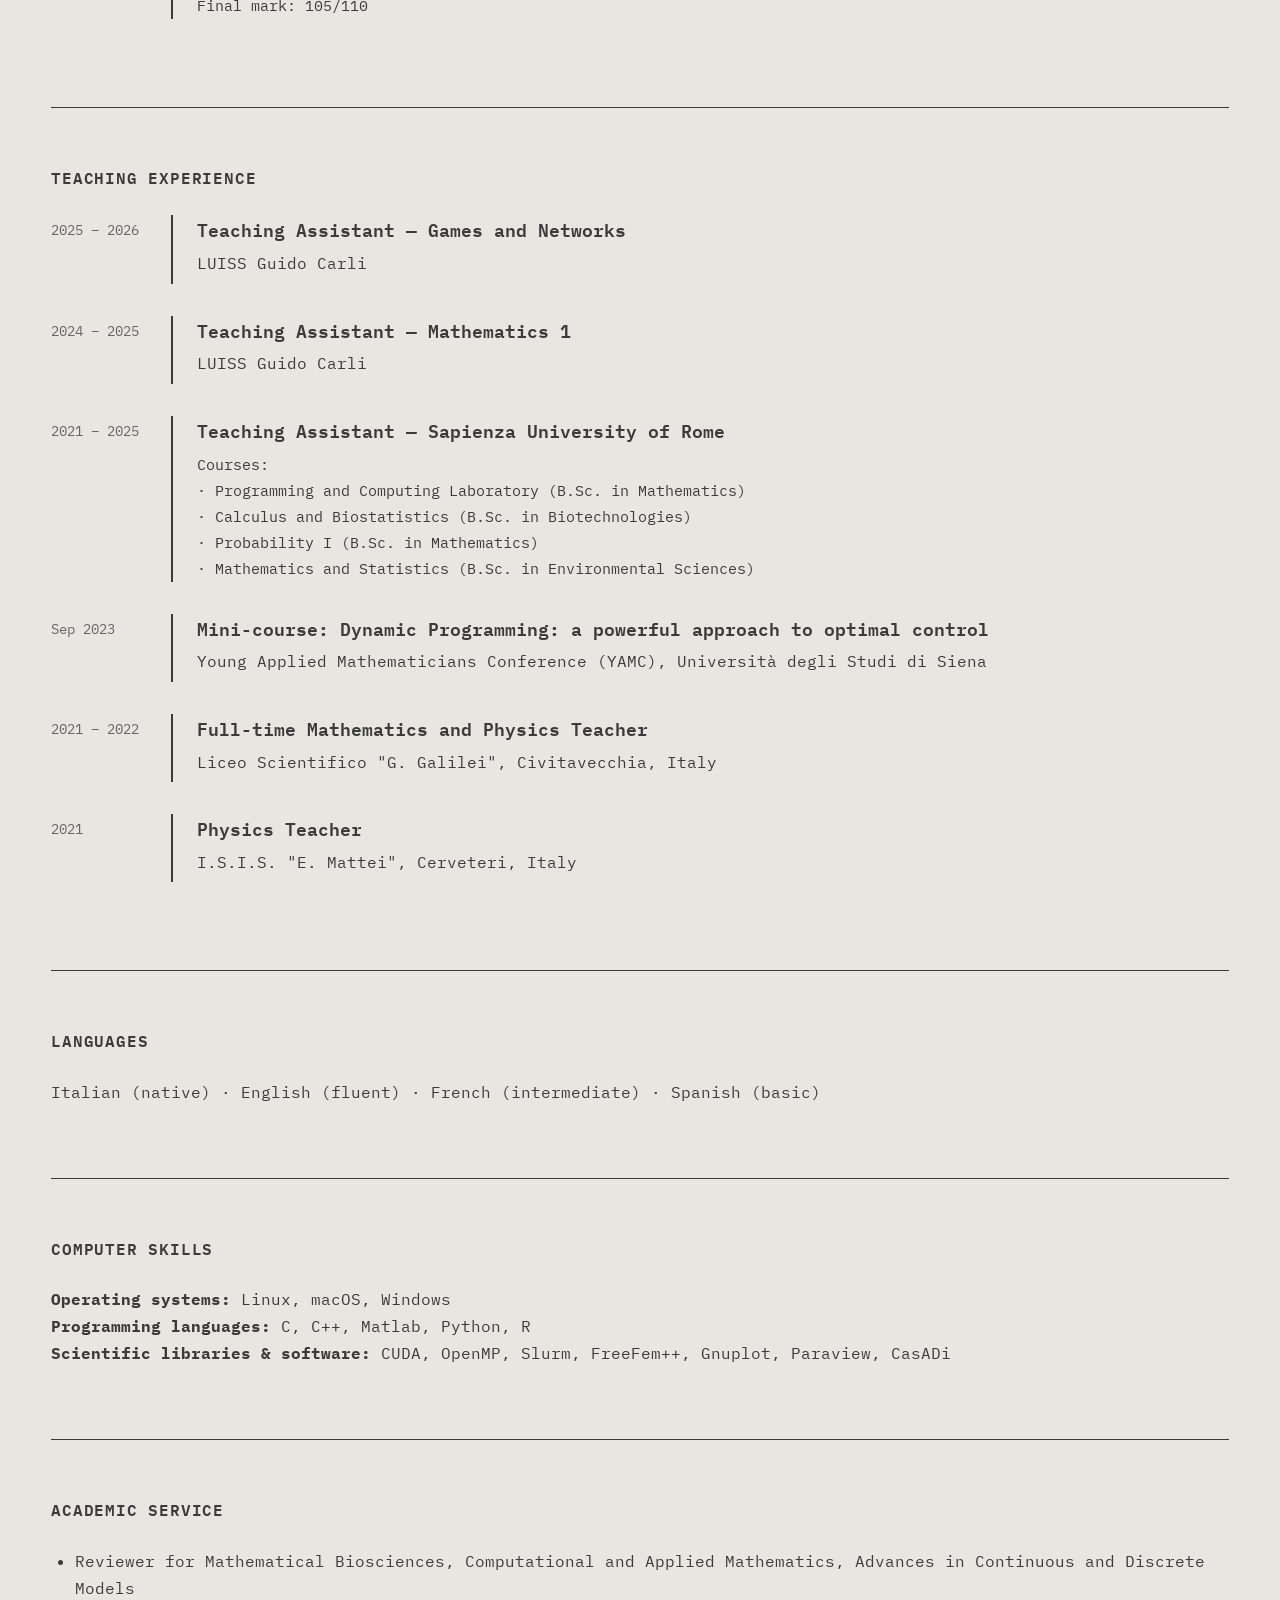
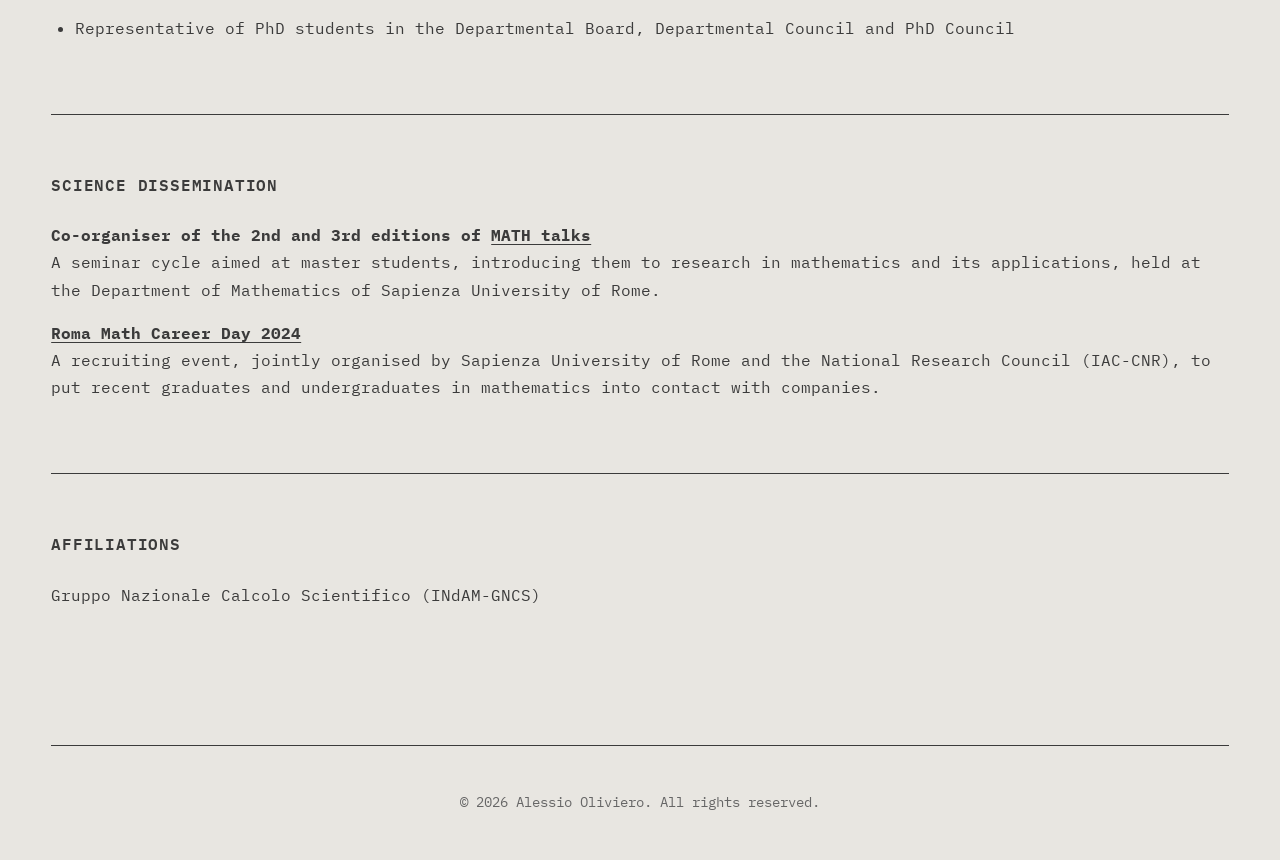
==== commit 659392fe: "Remove SIMAI affiliation from cv.html" ====
--- a/cv.html
+++ b/cv.html
@@ -163,7 +163,7 @@
         </section>
         <section>
             <h2 class="section-heading">Affiliations</h2>
-            <p>Gruppo Nazionale Calcolo Scientifico (INdAM-GNCS) · Società Italiana di Matematica Applicata e Industriale (SIMAI)</p>
+            <p>Gruppo Nazionale Calcolo Scientifico (INdAM-GNCS)</p>
         </section>
         <footer>
             <p>&copy; 2026 Alessio Oliviero. All rights reserved.</p>
